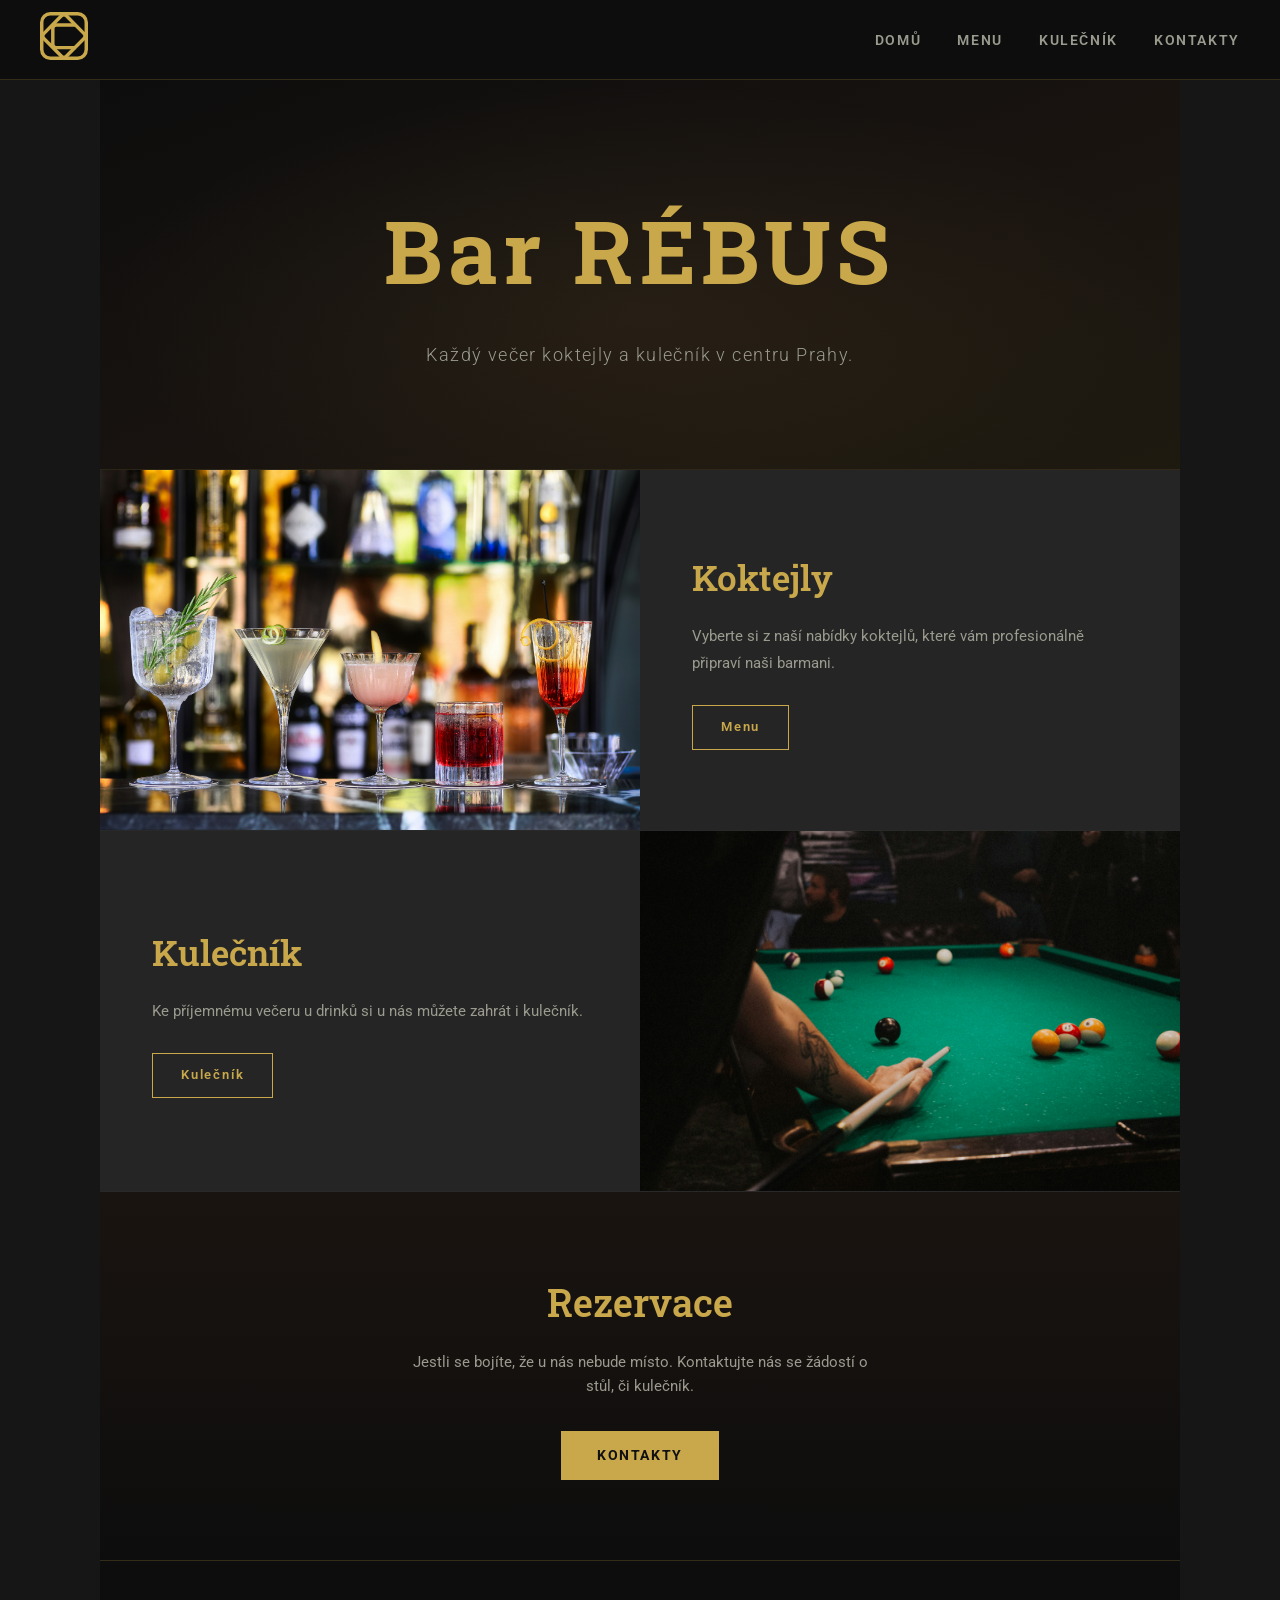
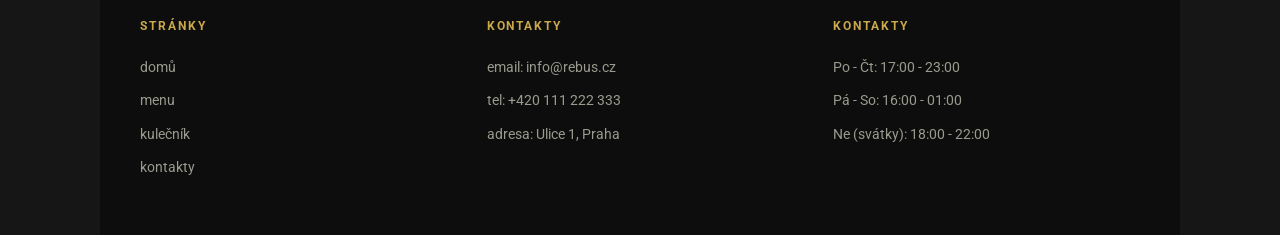
==== static/index.html @ e366cbeb "Add static website for Bar Rébus with full styling and subpages - Renamed folder statick → static - " ====
<!DOCTYPE html>
<html lang="en">
<head>
    <meta charset="UTF-8">
    <meta name="viewport" content="width=device-width, initial-scale=1.0">
    <title>Bar Rébus</title>
    <link rel="preconnect" href="https://fonts.googleapis.com">
    <link rel="preconnect" href="https://fonts.gstatic.com" crossorigin>
    <link href="https://fonts.googleapis.com/css2?family=Roboto:wght@300;400;500;600&family=Roboto+Slab:wght@400;600;700&display=swap" rel="stylesheet">
    <link rel="stylesheet" href="style.css" />
</head>
<body>
    <header>
        <div class="logo">
            <a href="/"><img src="assets/logo.svg" alt="logo" /></a>
        </div>
        <div class="menu">
            <ul>
                <li>
                    <a href="/">Domů</a>
                </li>
                <li>
                    <a href="/menu.html">Menu</a>
                </li>
                <li>
                    <a href="/pool.html">Kulečník</a>
                </li>
                <li>
                    <a href="/contacts.html">Kontakty</a>
                </li>
            </ul>
        </div>
    </header>
    <main>
        <div class="hero">
            <h1>Bar RÉBUS</h1>
            <span>Každý večer koktejly a kulečník v centru Prahy.</span>
        </div>
        <div class="coctails">
            <div class="img">
                <img src="assets/img/coctails.jpg" alt="koktejly" />
            </div>
            <div class="content">
                <h2>Koktejly</h2>
                <p>Vyberte si z naší nabídky koktejlů, které vám profesionálně připraví naši barmani.</p>
                <a href="/menu.html">Menu</a>
            </div>
        </div>
        <div class="pool">
            <div class="content">
                <h2>Kulečník</h2>
                <p>Ke příjemnému večeru u drinků si u nás můžete zahrát i kulečník.</p>
                <a href="/pool.html">Kulečník</a>
            </div>
            <div class="img">
                <img src="assets/img/pool.jpg" alt="kulečník" />
            </div>
        </div>
        <div class="reservations">
            <h2>Rezervace</h2>
            <p>Jestli se bojíte, že u nás nebude místo. Kontaktujte nás se žádostí o stůl, či kulečník.</p>
            <a href="/contacts.html">Kontakty</a>
        </div>
    </main>
    <footer>
        <div class="pages">
            <span>Stránky</span>
            <ul>
                <li>
                    <a href="/">domů</a>
                </li>
                <li>
                    <a href="/menu.html">menu</a>
                </li>
                <li>
                    <a href="/pool.html">kulečník</a>
                </li>
                <li>
                    <a href="/contacts.html">kontakty</a>
                </li>
            </ul>
        </div>
        <div class="contacts">
            <span>Kontakty</span>
            <ul>
                <li>
                    email: <a href="mailto:info@rebus.cz">info@rebus.cz</a>
                </li>
                <li>
                    tel: <a href="tel:+420111222333">+420 111 222 333</a>
                </li>
                <li>
                    adresa: <a href="https://maps.app.goo.gl/SmJgUfBXRY7JfpqL7">Ulice 1, Praha</a>
                </li>
            </ul>
        </div>
        <div class="open-hours">
            <span>Kontakty</span>
            <ul>
                <li>
                    Po - Čt: 17:00 - 23:00
                </li>
                <li>
                    Pá - So: 16:00 - 01:00
                </li>
                <li>
                    Ne (svátky): 18:00 - 22:00
                </li>
            </ul>
        </div>
    </footer>
</body>
</html>
---- static/style.css ----
/* Fonts loaded via <link> in HTML */

* {
    margin: 0;
    padding: 0;
    box-sizing: border-box;
}

:root {
    --gold: #c9a84c;
    --gold-light: #e2c47a;
    --bg: #161616;
    --bg-section: #1e1e1e;
    --bg-alt: #252525;
    --text: #f0ede8;
    --text-muted: #9a9a8e;
    --header-bg: #0d0d0d;
}

body {
    background: var(--bg);
    color: var(--text);
    font-family: 'Roboto', sans-serif;
    font-weight: 400;
    line-height: 1.6;
}

a {
    color: inherit;
    text-decoration: none;
}

header {
    height: 80px;
    display: flex;
    flex-direction: row;
    align-items: center;
    justify-content: space-between;
    padding: 0 40px;
    background-color: var(--header-bg);
    border-bottom: 1px solid rgba(201, 168, 76, 0.2);
    position: sticky;
    top: 0;
    z-index: 100;
}

header .logo img {
    height: 48px;
    width: auto;
    max-width: none;
}

header .menu ul {
    list-style: none;
    display: flex;
    gap: 36px;
}

header .menu ul li a {
    font-family: 'Roboto', sans-serif;
    font-weight: 600;
    font-size: 0.85rem;
    letter-spacing: 0.12em;
    text-transform: uppercase;
    color: var(--text-muted);
    transition: color 0.2s ease;
}

header .menu ul li a:hover {
    color: var(--gold);
}

main {
    max-width: 1080px;
    margin: 0 auto;
    background: var(--bg-section);
}

.hero {
    padding: 100px 60px;
    text-align: center;
    background: linear-gradient(160deg, #0d0d0d 0%, #1a1410 60%, #1e1a10 100%);
    border-bottom: 1px solid rgba(201, 168, 76, 0.15);
    position: relative;
    overflow: hidden;
}

.hero::before {
    content: '';
    position: absolute;
    inset: 0;
    background: radial-gradient(ellipse at 50% 60%, rgba(201, 168, 76, 0.08) 0%, transparent 70%);
    pointer-events: none;
}

.hero h1 {
    font-family: 'Roboto Slab', serif;
    font-size: clamp(3rem, 7vw, 5.5rem);
    font-weight: 700;
    letter-spacing: 0.06em;
    color: var(--gold);
    margin-bottom: 20px;
    position: relative;
}

.hero span {
    display: block;
    font-size: 1.1rem;
    font-weight: 300;
    letter-spacing: 0.08em;
    color: var(--text-muted);
    position: relative;
}

.coctails,
.pool {
    display: grid;
    grid-template-columns: 1fr 1fr;
    min-height: 360px;
}

.coctails .img,
.pool .img {
    overflow: hidden;
}

.coctails .img img,
.pool .img img {
    width: 100%;
    height: 100%;
    max-width: none;
    object-fit: cover;
    display: block;
    transition: transform 0.5s ease;
}

.coctails:hover .img img,
.pool:hover .img img {
    transform: scale(1.04);
}

.coctails .content,
.pool .content {
    display: flex;
    flex-direction: column;
    justify-content: center;
    padding: 56px 52px;
    background: var(--bg-alt);
}

.coctails {
    border-bottom: 1px solid rgba(255,255,255,0.05);
}

.pool {
    border-bottom: 1px solid rgba(255,255,255,0.05);
}

.coctails .content h2,
.pool .content h2 {
    font-family: 'Roboto Slab', serif;
    font-size: 2.2rem;
    font-weight: 600;
    color: var(--gold);
    margin-bottom: 16px;
}

.coctails .content p,
.pool .content p {
    color: var(--text-muted);
    font-size: 0.95rem;
    line-height: 1.8;
    margin-bottom: 28px;
}

.coctails .content a,
.pool .content a {
    display: inline-block;
    padding: 11px 28px;
    border: 1px solid var(--gold);
    color: var(--gold);
    font-family: 'Roboto', sans-serif;
    font-weight: 600;
    font-size: 0.8rem;
    letter-spacing: 0.14em;
    align-self: flex-start;
}

.coctails .content a:hover,
.pool .content a:hover {
    background: var(--gold);
    color: #111;
}

.reservations {
    padding: 80px 60px;
    text-align: center;
    background: linear-gradient(180deg, #1a1410 0%, #0d0d0d 100%);
}

.reservations h2 {
    font-family: 'Roboto Slab', serif;
    font-size: 2.4rem;
    font-weight: 600;
    color: var(--gold);
    margin-bottom: 16px;
}

.reservations p {
    color: var(--text-muted);
    font-size: 0.95rem;
    margin-bottom: 32px;
    max-width: 480px;
    margin-left: auto;
    margin-right: auto;
}

.reservations a {
    display: inline-block;
    padding: 14px 36px;
    background: var(--gold);
    color: #111;
    font-family: 'Roboto', sans-serif;
    font-weight: 700;
    font-size: 0.85rem;
    letter-spacing: 0.12em;
    text-transform: uppercase;
    transition: background 0.2s ease;
}

.reservations a:hover {
    background: var(--gold-light);
}

footer {
    background: var(--header-bg);
    border-top: 1px solid rgba(201, 168, 76, 0.2);
    display: grid;
    grid-template-columns: repeat(3, 1fr);
    gap: 40px;
    padding: 56px 40px;
    max-width: 1080px;
    margin: 0 auto;
}

footer div span {
    display: block;
    font-family: 'Roboto', sans-serif;
    font-weight: 700;
    font-size: 0.75rem;
    letter-spacing: 0.16em;
    text-transform: uppercase;
    color: var(--gold);
    margin-bottom: 20px;
}

footer ul {
    list-style: none;
    display: flex;
    flex-direction: column;
    gap: 10px;
}

footer ul li {
    font-size: 0.9rem;
    color: var(--text-muted);
}

footer ul li a {
    color: var(--text-muted);
    transition: color 0.2s ease;
}

footer ul li a:hover {
    color: var(--gold);
}

header .menu ul li a.active {
    color: var(--gold);
}

.page-hero {
    padding: 64px 60px;
    text-align: center;
    background: linear-gradient(160deg, #0d0d0d 0%, #1a1410 60%, #1e1a10 100%);
    border-bottom: 1px solid rgba(201, 168, 76, 0.15);
}

.page-hero h1 {
    font-family: 'Roboto Slab', serif;
    font-size: clamp(2rem, 5vw, 3.5rem);
    font-weight: 700;
    color: var(--gold);
    margin-bottom: 12px;
    letter-spacing: 0.04em;
}

.page-hero span {
    display: block;
    font-size: 1rem;
    font-weight: 300;
    letter-spacing: 0.06em;
    color: var(--text-muted);
}

.menu-page {
    padding: 60px;
    display: flex;
    flex-direction: column;
    gap: 56px;
    background: var(--bg-alt);
}

.menu-category h2 {
    font-family: 'Roboto Slab', serif;
    font-size: 1.5rem;
    font-weight: 600;
    color: var(--gold);
    margin-bottom: 24px;
    padding-bottom: 12px;
    border-bottom: 1px solid rgba(201, 168, 76, 0.2);
}

.menu-items {
    list-style: none;
    display: flex;
    flex-direction: column;
    gap: 0;
}

.menu-item {
    display: flex;
    justify-content: space-between;
    align-items: baseline;
    gap: 16px;
    padding: 14px 0;
    border-bottom: 1px solid rgba(255, 255, 255, 0.05);
}

.menu-item:last-child {
    border-bottom: none;
}

.menu-item-name {
    display: flex;
    flex-direction: column;
    gap: 4px;
}

.menu-item-name > span:first-child {
    font-weight: 500;
    font-size: 0.95rem;
    color: var(--text);
}

.menu-item-desc {
    font-size: 0.82rem;
    color: var(--text-muted);
    font-weight: 300;
}

.menu-item-price {
    font-family: 'Roboto Slab', serif;
    font-size: 0.95rem;
    font-weight: 600;
    color: var(--gold);
    white-space: nowrap;
}

.pool-pricing {
    padding: 60px;
    background: var(--bg-section);
    text-align: center;
    border-bottom: 1px solid rgba(255, 255, 255, 0.05);
}

.pool-pricing h2 {
    font-family: 'Roboto Slab', serif;
    font-size: 1.8rem;
    font-weight: 600;
    color: var(--gold);
    margin-bottom: 36px;
}

.pricing-grid {
    display: grid;
    grid-template-columns: repeat(3, 1fr);
    gap: 20px;
    max-width: 640px;
    margin: 0 auto 24px;
}

.pricing-card {
    display: flex;
    flex-direction: column;
    align-items: center;
    gap: 8px;
    padding: 28px 20px;
    background: var(--bg-alt);
    border: 1px solid rgba(255, 255, 255, 0.07);
}

.pricing-card {
    border-color: rgba(201, 168, 76, 0.4);
    background: rgba(201, 168, 76, 0.05);
}

.pricing-label {
    font-size: 0.8rem;
    font-weight: 600;
    letter-spacing: 0.1em;
    text-transform: uppercase;
    color: var(--text-muted);
}

.pricing-price {
    font-family: 'Roboto Slab', serif;
    font-size: 1.3rem;
    font-weight: 700;
    color: var(--gold);
}

.pricing-card .pricing-note {
    font-size: 0.78rem;
    color: var(--text-muted);
}

.pricing-note-global {
    font-size: 0.85rem;
    color: var(--text-muted);
    margin-top: 8px;
}

.pool-rules {
    padding: 60px;
    background: var(--bg-alt);
}

.pool-rules h2 {
    font-family: 'Roboto Slab', serif;
    font-size: 1.5rem;
    font-weight: 600;
    color: var(--gold);
    margin-bottom: 24px;
}

.rules-list {
    list-style: none;
    display: flex;
    flex-direction: column;
    gap: 12px;
    max-width: 640px;
}

.rules-list li {
    padding-left: 20px;
    position: relative;
    color: var(--text-muted);
    font-size: 0.95rem;
    line-height: 1.6;
}

.rules-list li::before {
    content: '—';
    position: absolute;
    left: 0;
    color: var(--gold);
    font-weight: 700;
}

.contacts-page {
    display: grid;
    grid-template-columns: 1fr 2fr;
    background: var(--bg-alt);
}

.contacts-info {
    padding: 60px 48px 60px 60px;
    display: flex;
    flex-direction: column;
    gap: 40px;
    border-right: 1px solid rgba(255, 255, 255, 0.07);
}

.info-block h2 {
    font-family: 'Roboto Slab', serif;
    font-size: 1rem;
    font-weight: 600;
    color: var(--gold);
    text-transform: uppercase;
    letter-spacing: 0.1em;
    margin-bottom: 14px;
}

.info-block ul {
    list-style: none;
    display: flex;
    flex-direction: column;
    gap: 8px;
}

.info-block ul li {
    font-size: 0.9rem;
    color: var(--text-muted);
    line-height: 1.5;
}

.info-block ul li a {
    color: var(--text-muted);
    transition: color 0.2s ease;
}

.info-block ul li a:hover {
    color: var(--gold);
}

.contacts-form-wrap {
    padding: 60px 60px 60px 48px;
}

.contacts-form-wrap h2 {
    font-family: 'Roboto Slab', serif;
    font-size: 1.8rem;
    font-weight: 600;
    color: var(--gold);
    margin-bottom: 10px;
}

.contacts-form-wrap > p {
    font-size: 0.9rem;
    color: var(--text-muted);
    margin-bottom: 32px;
}

.contact-form {
    display: flex;
    flex-direction: column;
    gap: 20px;
}

.form-row {
    display: grid;
    grid-template-columns: 1fr 1fr;
    gap: 20px;
}

.form-group {
    display: flex;
    flex-direction: column;
    gap: 8px;
}

.form-group label {
    font-size: 0.78rem;
    font-weight: 600;
    letter-spacing: 0.1em;
    text-transform: uppercase;
    color: var(--text-muted);
}

.form-group input,
.form-group textarea {
    background: var(--bg-section);
    border: 1px solid rgba(255, 255, 255, 0.1);
    color: var(--text);
    font-family: 'Roboto', sans-serif;
    font-size: 0.9rem;
    padding: 12px 16px;
    outline: none;
    resize: vertical;
    transition: border-color 0.2s ease;
}

.form-group input::placeholder,
.form-group textarea::placeholder {
    color: rgba(154, 154, 142, 0.5);
}

.form-group input:focus,
.form-group textarea:focus {
    border-color: rgba(201, 168, 76, 0.5);
}

.contact-form button {
    align-self: flex-start;
    padding: 13px 32px;
    background: var(--gold);
    color: #111;
    font-family: 'Roboto', sans-serif;
    font-weight: 700;
    font-size: 0.85rem;
    letter-spacing: 0.1em;
    text-transform: uppercase;
    border: none;
    cursor: pointer;
    transition: background 0.2s ease;
}

.contact-form button:hover {
    background: var(--gold-light);
}

@media (max-width: 768px) {
    header {
        padding: 0 20px;
    }

    header .menu ul {
        gap: 20px;
    }

    .coctails,
    .pool {
        grid-template-columns: 1fr;
    }

    .pool .content {
        order: -1;
    }

    .coctails .img,
    .pool .img {
        height: 240px;
    }

    .coctails .content,
    .pool .content {
        padding: 40px 32px;
    }

    .hero {
        padding: 72px 32px;
    }

    .reservations {
        padding: 60px 32px;
    }

    footer {
        grid-template-columns: 1fr;
        gap: 32px;
        padding: 40px 24px;
    }

    .page-hero {
        padding: 48px 24px;
    }

    .menu-page {
        padding: 40px 24px;
    }

    .pool-pricing {
        padding: 40px 24px;
    }

    .pricing-grid {
        grid-template-columns: 1fr;
        max-width: 280px;
    }

    .pool-rules {
        padding: 40px 24px;
    }

    .contacts-page {
        grid-template-columns: 1fr;
    }

    .contacts-info {
        padding: 40px 24px;
        border-right: none;
        border-bottom: 1px solid rgba(255, 255, 255, 0.07);
    }

    .contacts-form-wrap {
        padding: 40px 24px;
    }

    .form-row {
        grid-template-columns: 1fr;
    }
}
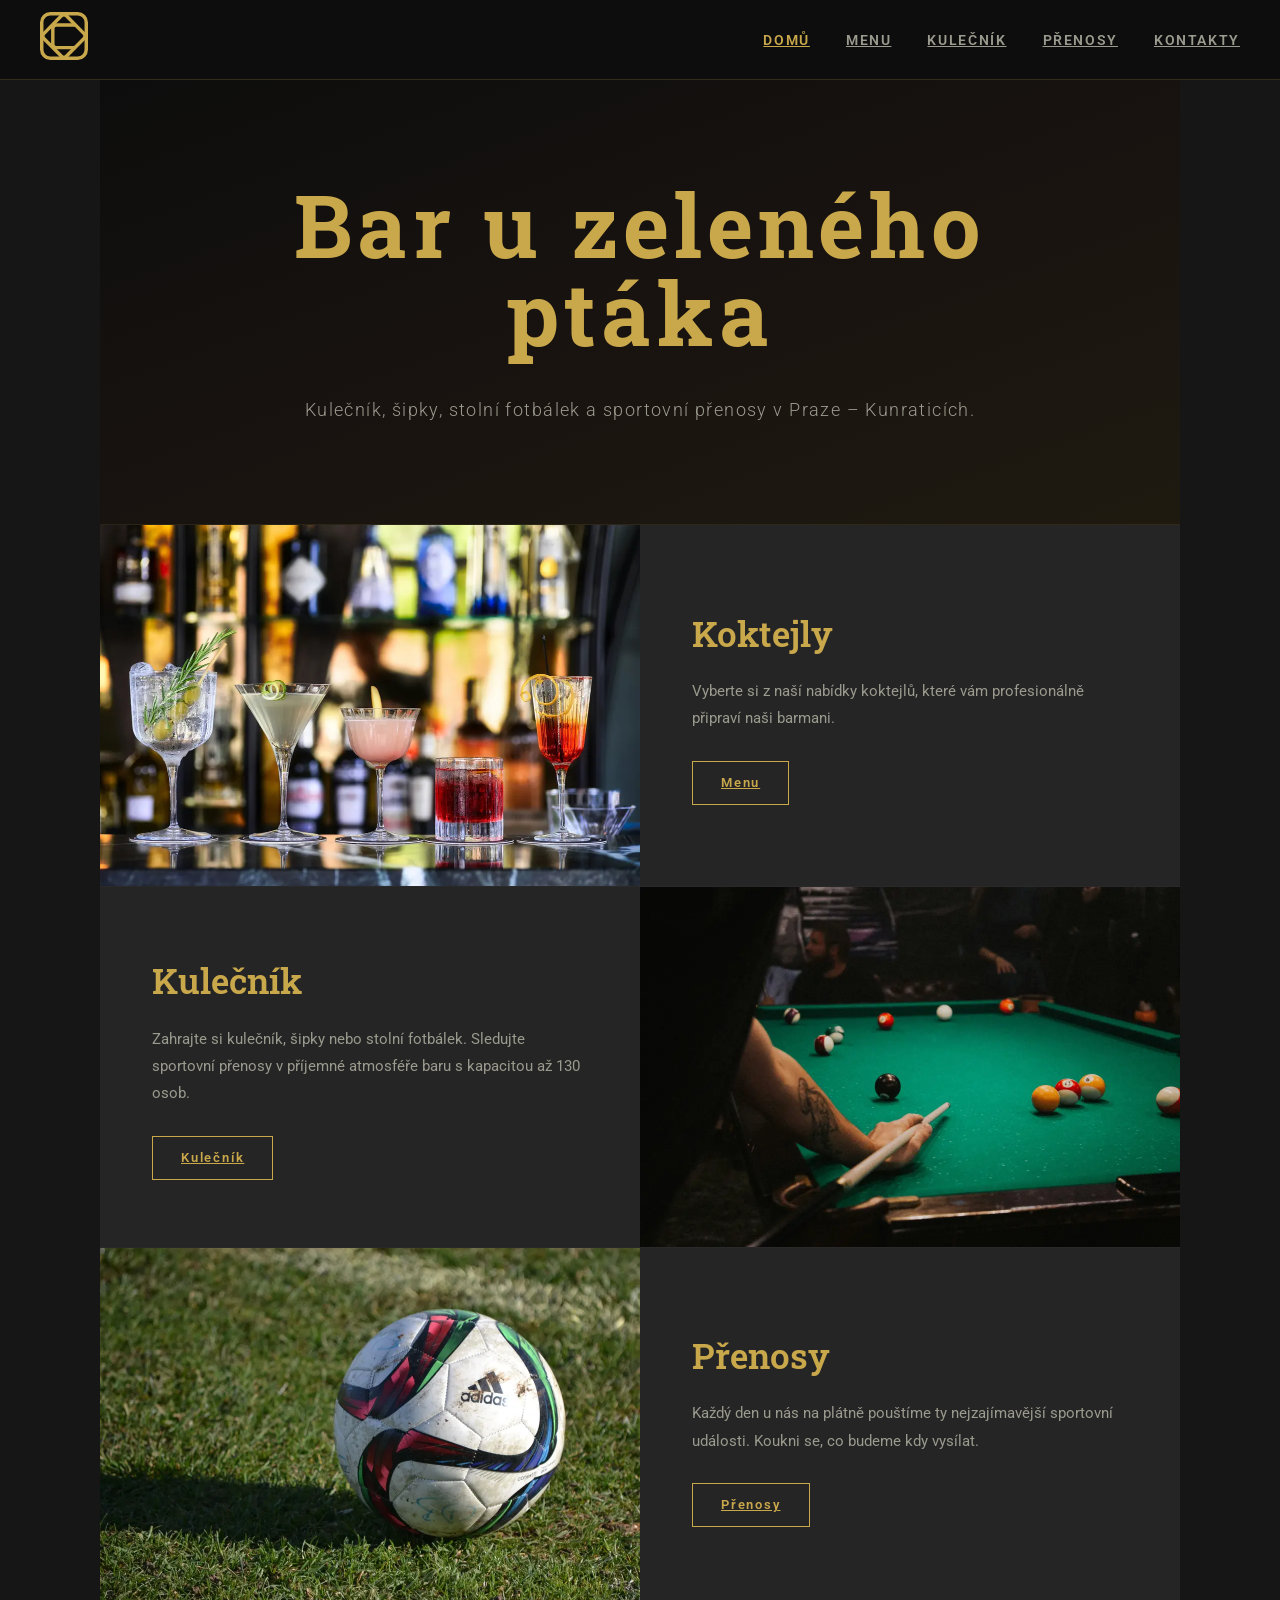
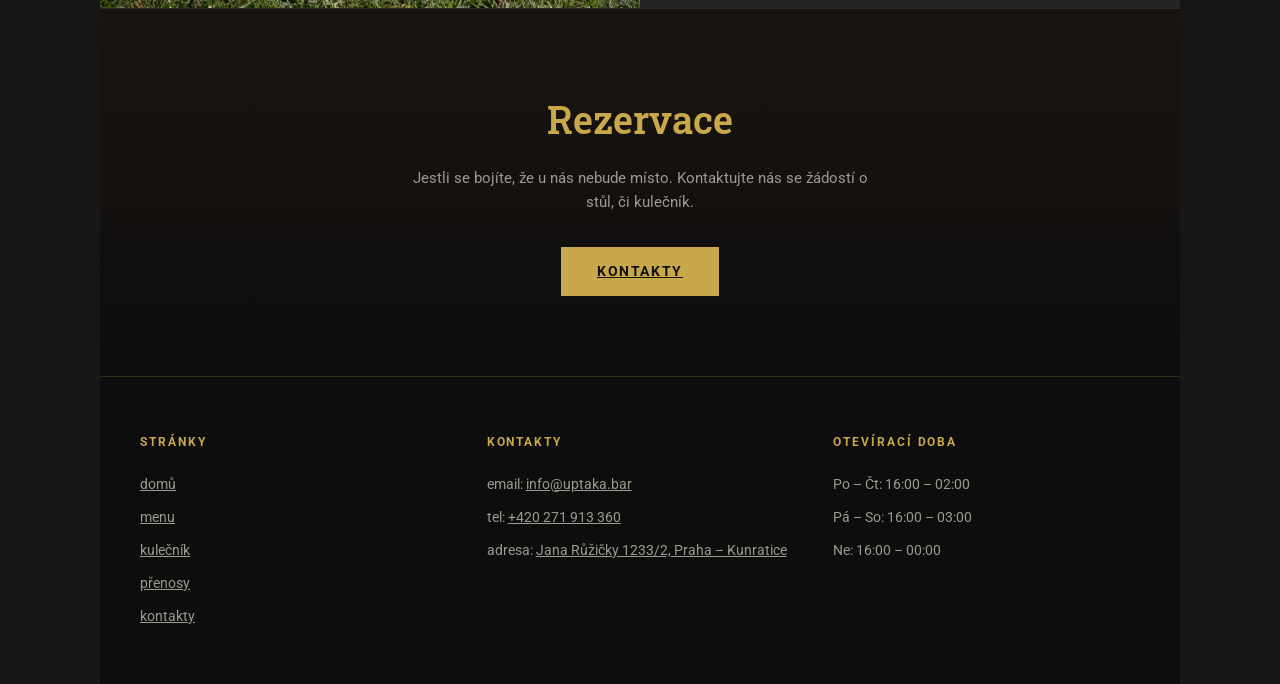
==== commit 6bcb5393: "change content of the website from fictional bar to real one" ====
--- a/static/index.html
+++ b/static/index.html
@@ -3,63 +3,78 @@
 <head>
     <meta charset="UTF-8">
     <meta name="viewport" content="width=device-width, initial-scale=1.0">
-    <title>Bar Rébus</title>
+    <meta name="description" content="Bar u zeleného ptáka – kulečník, šipky, stolní fotbálek a sportovní přenosy v Praze – Kunraticích. Otevřeno každý den od 16:00." />
+    <title>Bar u zeleného ptáka</title>
     <link rel="preconnect" href="https://fonts.googleapis.com">
     <link rel="preconnect" href="https://fonts.gstatic.com" crossorigin>
     <link href="https://fonts.googleapis.com/css2?family=Roboto:wght@300;400;500;600&family=Roboto+Slab:wght@400;600;700&display=swap" rel="stylesheet">
+    <link rel="icon" type="image/svg+xml" href="assets/logo.svg" />
     <link rel="stylesheet" href="style.css" />
 </head>
 <body>
     <header>
         <div class="logo">
-            <a href="/"><img src="assets/logo.svg" alt="logo" /></a>
+            <a href="index.html"><img src="assets/logo.svg" alt="logo" /></a>
         </div>
         <div class="menu">
             <ul>
                 <li>
-                    <a href="/">Domů</a>
+                    <a href="index.html"  class="active">Domů</a>
                 </li>
                 <li>
-                    <a href="/menu.html">Menu</a>
+                    <a href="menu.html">Menu</a>
                 </li>
                 <li>
-                    <a href="/pool.html">Kulečník</a>
+                    <a href="pool.html">Kulečník</a>
                 </li>
                 <li>
-                    <a href="/contacts.html">Kontakty</a>
+                    <a href="events.html">Přenosy</a>
+                </li>
+                <li>
+                    <a href="contacts.html">Kontakty</a>
                 </li>
             </ul>
         </div>
     </header>
     <main>
         <div class="hero">
-            <h1>Bar RÉBUS</h1>
-            <span>Každý večer koktejly a kulečník v centru Prahy.</span>
+            <h1>Bar u zeleného ptáka</h1>
+            <span>Kulečník, šipky, stolní fotbálek a sportovní přenosy v Praze – Kunraticích.</span>
         </div>
         <div class="coctails">
             <div class="img">
-                <img src="assets/img/coctails.jpg" alt="koktejly" />
+                <img src="assets/img/coctails.webp" alt="koktejly" />
             </div>
             <div class="content">
                 <h2>Koktejly</h2>
                 <p>Vyberte si z naší nabídky koktejlů, které vám profesionálně připraví naši barmani.</p>
-                <a href="/menu.html">Menu</a>
+                <a href="menu.html">Menu</a>
             </div>
         </div>
         <div class="pool">
             <div class="content">
                 <h2>Kulečník</h2>
-                <p>Ke příjemnému večeru u drinků si u nás můžete zahrát i kulečník.</p>
-                <a href="/pool.html">Kulečník</a>
+                <p>Zahrajte si kulečník, šipky nebo stolní fotbálek. Sledujte sportovní přenosy v příjemné atmosféře baru s kapacitou až 130 osob.</p>
+                <a href="pool.html">Kulečník</a>
             </div>
             <div class="img">
-                <img src="assets/img/pool.jpg" alt="kulečník" />
+                <img src="assets/img/pool.webp" alt="kulečník" />
+            </div>
+        </div>
+        <div class="coctails">
+            <div class="img">
+                <img src="assets/img/football.webp" alt="fotbal" />
+            </div>
+            <div class="content">
+                <h2>Přenosy</h2>
+                <p>Každý den u nás na plátně pouštíme ty nejzajímavější sportovní události. Koukni se, co budeme kdy vysílat.</p>
+                <a href="events.html">Přenosy</a>
             </div>
         </div>
         <div class="reservations">
             <h2>Rezervace</h2>
             <p>Jestli se bojíte, že u nás nebude místo. Kontaktujte nás se žádostí o stůl, či kulečník.</p>
-            <a href="/contacts.html">Kontakty</a>
+            <a href="contacts.html">Kontakty</a>
         </div>
     </main>
     <footer>
@@ -67,16 +82,19 @@
             <span>Stránky</span>
             <ul>
                 <li>
-                    <a href="/">domů</a>
+                    <a href="index.html">domů</a>
                 </li>
                 <li>
-                    <a href="/menu.html">menu</a>
+                    <a href="menu.html">menu</a>
                 </li>
                 <li>
-                    <a href="/pool.html">kulečník</a>
+                    <a href="pool.html">kulečník</a>
                 </li>
                 <li>
-                    <a href="/contacts.html">kontakty</a>
+                    <a href="events.html">přenosy</a>
+                </li>
+                <li>
+                    <a href="contacts.html">kontakty</a>
                 </li>
             </ul>
         </div>
@@ -84,27 +102,27 @@
             <span>Kontakty</span>
             <ul>
                 <li>
-                    email: <a href="mailto:info@rebus.cz">info@rebus.cz</a>
+                    email: <a href="mailto:info@uptaka.bar">info@uptaka.bar</a>
                 </li>
                 <li>
-                    tel: <a href="tel:+420111222333">+420 111 222 333</a>
+                    tel: <a href="tel:+420271913360">+420 271 913 360</a>
                 </li>
                 <li>
-                    adresa: <a href="https://maps.app.goo.gl/SmJgUfBXRY7JfpqL7">Ulice 1, Praha</a>
+                    adresa: <a href="https://maps.google.com/?q=Jana+Růžičky+1233/2,+Praha+Kunratice">Jana Růžičky 1233/2, Praha – Kunratice</a>
                 </li>
             </ul>
         </div>
         <div class="open-hours">
-            <span>Kontakty</span>
+            <span>Otevírací doba</span>
             <ul>
                 <li>
-                    Po - Čt: 17:00 - 23:00
+                    Po – Čt: 16:00 – 02:00
                 </li>
                 <li>
-                    Pá - So: 16:00 - 01:00
+                    Pá – So: 16:00 – 03:00
                 </li>
                 <li>
-                    Ne (svátky): 18:00 - 22:00
+                    Ne: 16:00 – 00:00
                 </li>
             </ul>
         </div>
--- a/static/style.css
+++ b/static/style.css
@@ -27,7 +27,7 @@
 
 a {
     color: inherit;
-    text-decoration: none;
+    text-decoration: underline;
 }
 
 header {
@@ -85,21 +85,14 @@
     overflow: hidden;
 }
 
-.hero::before {
-    content: '';
-    position: absolute;
-    inset: 0;
-    background: radial-gradient(ellipse at 50% 60%, rgba(201, 168, 76, 0.08) 0%, transparent 70%);
-    pointer-events: none;
-}
-
 .hero h1 {
     font-family: 'Roboto Slab', serif;
     font-size: clamp(3rem, 7vw, 5.5rem);
     font-weight: 700;
+    line-height: 1;
     letter-spacing: 0.06em;
     color: var(--gold);
-    margin-bottom: 20px;
+    margin-bottom: 40px;
     position: relative;
 }
 
@@ -592,12 +585,49 @@
     letter-spacing: 0.1em;
     text-transform: uppercase;
     border: none;
-    cursor: pointer;
-    transition: background 0.2s ease;
+    cursor: not-allowed;
 }
 
 .contact-form button:hover {
     background: var(--gold-light);
+}
+
+/* ── EVENTS PAGE ─────────────────────────────────── */
+
+.events-page {
+    padding: 60px;
+    background: var(--bg-alt);
+}
+
+.events-list {
+    list-style: none;
+    display: flex;
+    flex-direction: column;
+}
+
+.events-list li {
+    display: flex;
+    align-items: baseline;
+    gap: 0;
+    padding: 13px 0;
+    border-bottom: 1px solid rgba(255, 255, 255, 0.05);
+}
+
+.events-list li:last-child {
+    border-bottom: none;
+}
+
+.el-date {
+    font-family: 'Roboto Slab', serif;
+    font-size: 0.9rem;
+    color: var(--gold);
+    min-width: 130px;
+    flex-shrink: 0;
+}
+
+.el-event {
+    font-size: 0.9rem;
+    color: var(--text-muted);
 }
 
 @media (max-width: 768px) {
@@ -681,3 +711,65 @@
         grid-template-columns: 1fr;
     }
 }
+
+@media print {
+    * {
+        background: white !important;
+        color: black !important;
+        box-shadow: none !important;
+        text-shadow: none !important;
+    }
+
+    header {
+        position: static;
+        border-bottom: 1px solid #ccc;
+    }
+
+    header .menu {
+        display: none;
+    }
+
+    footer {
+        border-top: 1px solid #ccc;
+    }
+
+    .hero,
+    .page-hero {
+        background: white !important;
+        padding: 24px 0;
+    }
+
+    .coctails,
+    .pool {
+        grid-template-columns: 1fr;
+    }
+
+    .coctails .img,
+    .pool .img {
+        display: none;
+    }
+
+    .reservations a,
+    .coctails .content a,
+    .pool .content a,
+    .contact-form button {
+        display: none;
+    }
+
+    a[href]::after {
+        content: " (" attr(href) ")";
+        font-size: 0.75em;
+        color: #555 !important;
+    }
+
+    a[href^="mailto:"]::after,
+    a[href^="tel:"]::after,
+    a[href^="#"]::after,
+    a[href="index.html"]::after,
+    a[href="menu.html"]::after,
+    a[href="pool.html"]::after,
+    a[href="events.html"]::after,
+    a[href="contacts.html"]::after {
+        content: none;
+    }
+}
